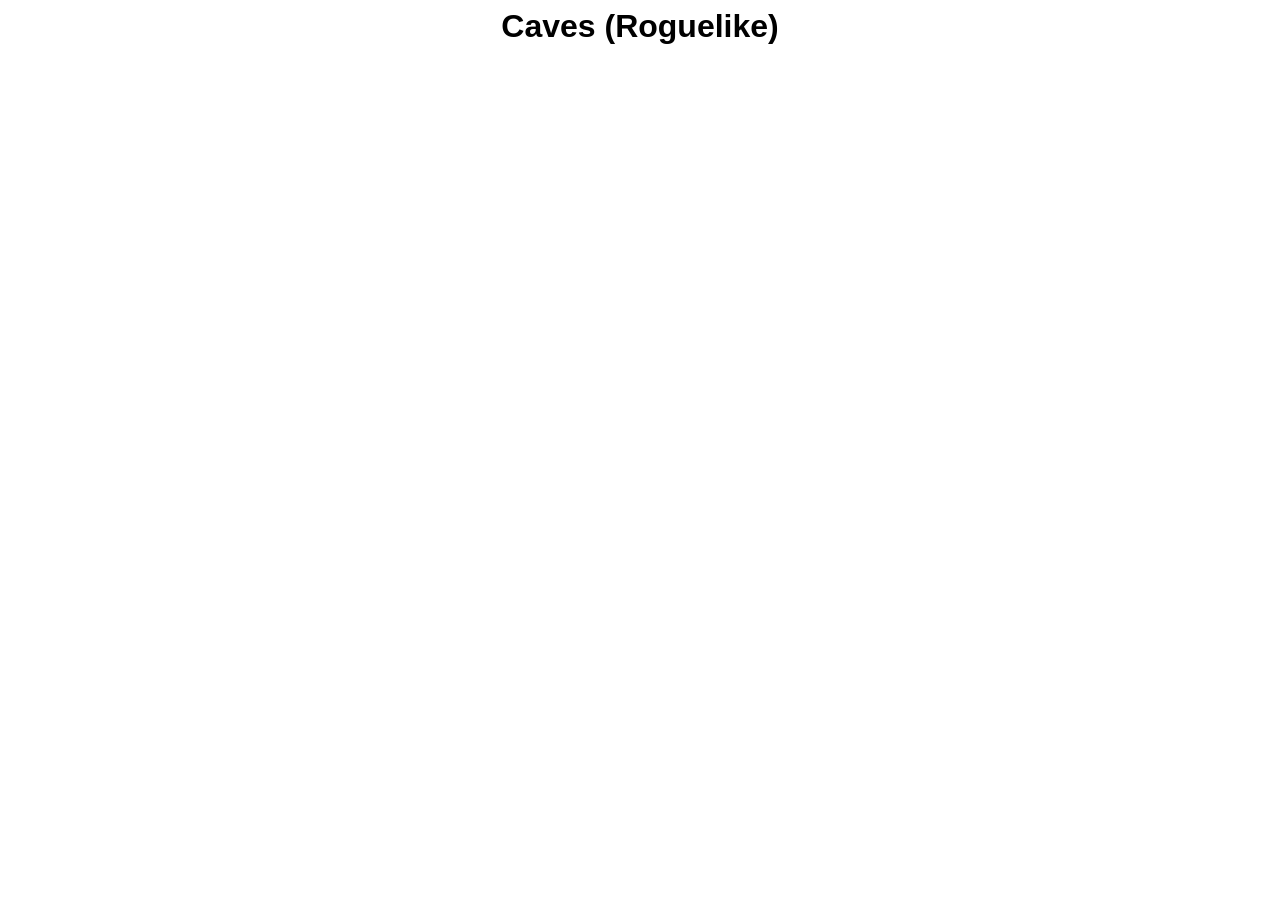
==== index.html @ 15e4aa89 "Add files via upload" ====
<html>

<head>
<meta http-equiv="Content-Type"
content="text/html; charset=iso-8859-1">
<title>Caves</title>
</head>

<body>

<p align="center"><font size="6" face="Arial"><strong>Caves
(Roguelike)</strong></font></p>
</body>
</html>
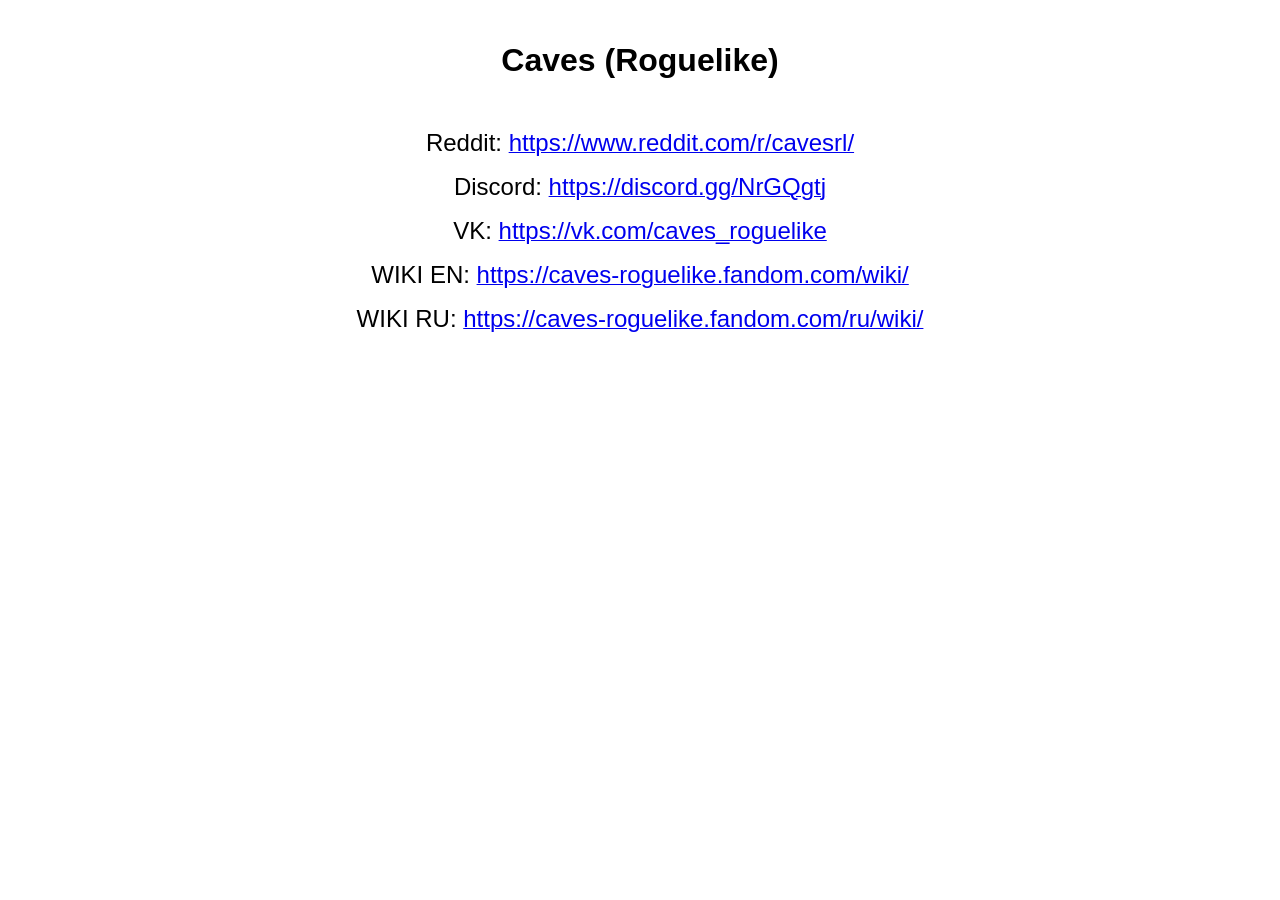
==== commit 806a9693: "Update index.html" ====
--- a/index.html
+++ b/index.html
@@ -8,7 +8,29 @@
 
 <body>
 
+<p align="center"><font size="6" face="Arial"><strong></strong></font>&nbsp;</p>
+
 <p align="center"><font size="6" face="Arial"><strong>Caves
 (Roguelike)</strong></font></p>
+
+<p align="center"><font size="6" face="Arial"><strong></strong></font>&nbsp;</p>
+
+<p align="center"><font size="5" face="Arial">Reddit: </font><a
+href="https://www.reddit.com/r/cavesrl/"><font size="5"
+face="Arial">https://www.reddit.com/r/cavesrl/</font></a></p>
+
+<p align="center"><font size="5" face="Arial">Discord: </font><a
+href="https://discord.gg/NrGQgtj"><font size="5" face="Arial">https://discord.gg/NrGQgtj</font></a></p>
+
+<p align="center"><font size="5" face="Arial">VK: </font><a
+href="https://vk.com/caves_roguelike"><font size="5" face="Arial">https://vk.com/caves_roguelike</font></a></p>
+
+<p align="center"><font size="5" face="Arial">WIKI EN: </font><a
+href="https://caves-roguelike.fandom.com/wiki/"><font size="5"
+face="Arial">https://caves-roguelike.fandom.com/wiki/</font></a></p>
+
+<p align="center"><font size="5" face="Arial">WIKI RU: </font><a
+href="https://caves-roguelike.fandom.com/ru/wiki/"><font size="5"
+face="Arial">https://caves-roguelike.fandom.com/ru/wiki/</font></a></p>
 </body>
 </html>
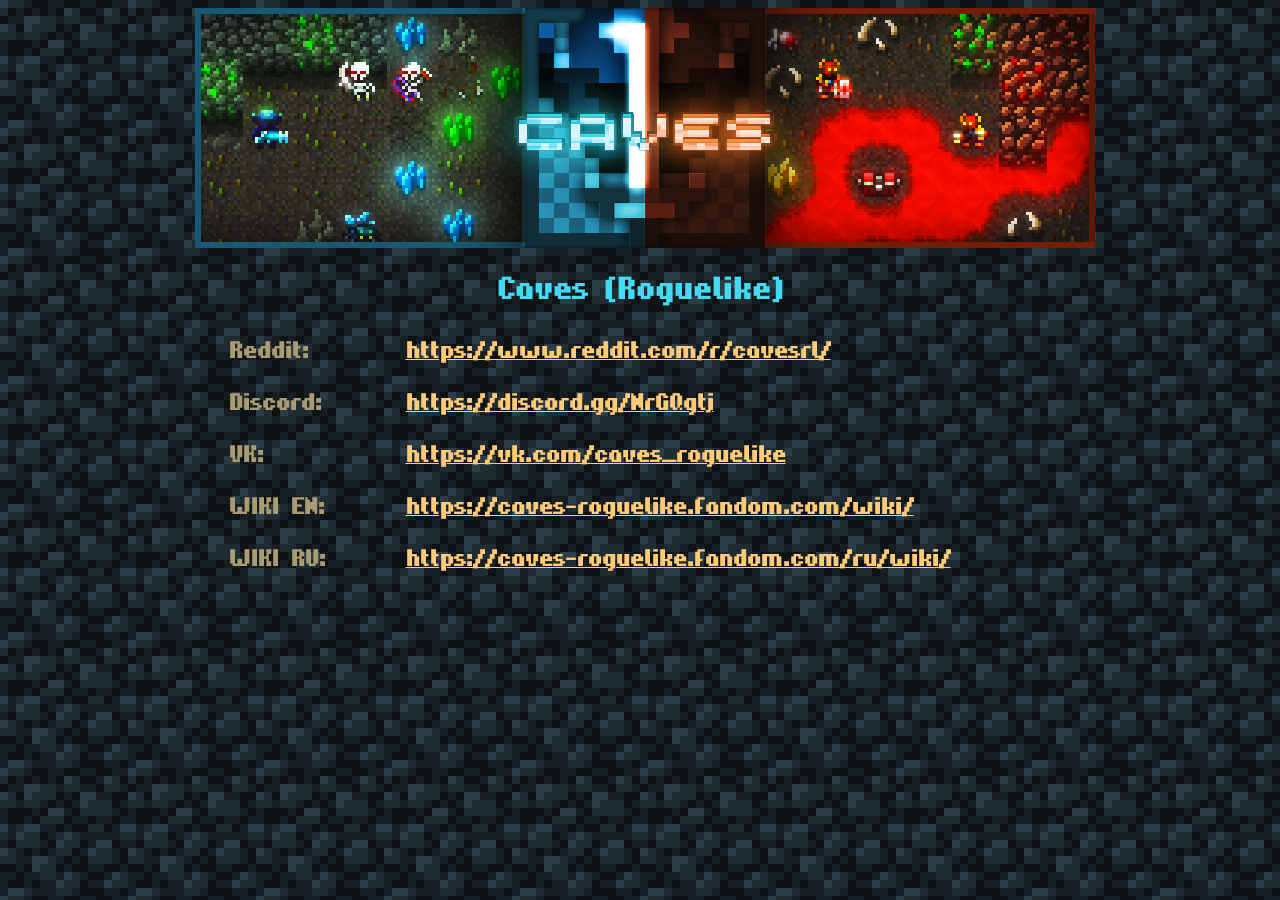
==== commit d9884c25: "Add files via upload" ====
--- a/index.html
+++ b/index.html
@@ -4,33 +4,52 @@
 <meta http-equiv="Content-Type"
 content="text/html; charset=iso-8859-1">
 <title>Caves</title>
+<style type="text/css">
+@import url("font5_1/stylesheet.css");
+body,td,th {
+	font-family: "font5 1";
+}
+</style>
 </head>
 
-<body>
+<body bgcolor="#1F304B" background="tile1.png" text="#AB9B70" link="#FFCB76" vlink="#318BB7" alink="#637740">
 
-<p align="center"><font size="6" face="Arial"><strong></strong></font>&nbsp;</p>
+<p align="center"><font size="6" ><strong></strong></font>&nbsp;<img src="title_caves.png" width="900" height="240" alt=""/></p>
 
-<p align="center"><font size="6" face="Arial"><strong>Caves
-(Roguelike)</strong></font></p>
-
-<p align="center"><font size="6" face="Arial"><strong></strong></font>&nbsp;</p>
-
-<p align="center"><font size="5" face="Arial">Reddit: </font><a
+<p align="center"><font size="6" color=#43DBF4>Caves
+(Roguelike)</font></p>
+<table width="829" border="0" align="center">
+  <tbody>
+    <tr>
+      <td width="173" height="50"><font size="5" align="center" >Reddit:</font></td>
+      <td width="646"><a
 href="https://www.reddit.com/r/cavesrl/"><font size="5"
-face="Arial">https://www.reddit.com/r/cavesrl/</font></a></p>
-
-<p align="center"><font size="5" face="Arial">Discord: </font><a
-href="https://discord.gg/NrGQgtj"><font size="5" face="Arial">https://discord.gg/NrGQgtj</font></a></p>
-
-<p align="center"><font size="5" face="Arial">VK: </font><a
-href="https://vk.com/caves_roguelike"><font size="5" face="Arial">https://vk.com/caves_roguelike</font></a></p>
-
-<p align="center"><font size="5" face="Arial">WIKI EN: </font><a
+>https://www.reddit.com/r/cavesrl/</font></a></td>
+    </tr>
+    <tr>
+      <td height="50"><font size="5" align="center" >Discord:</font></td>
+      <td><a
+href="https://discord.gg/NrGQgtj"><font size="5" >https://discord.gg/NrGQgtj</font></a></td>
+    </tr>
+    <tr>
+      <td height="50"><font size="5" align="center">VK:</font></td>
+      <td><a
+href="https://vk.com/caves_roguelike"><font size="5" >https://vk.com/caves_roguelike</font></a></td>
+    </tr>
+    <tr>
+      <td height="50"><font size="5" align="center" >WIKI EN:</font></td>
+      <td><a
 href="https://caves-roguelike.fandom.com/wiki/"><font size="5"
-face="Arial">https://caves-roguelike.fandom.com/wiki/</font></a></p>
-
-<p align="center"><font size="5" face="Arial">WIKI RU: </font><a
+>https://caves-roguelike.fandom.com/wiki/</font></a></td>
+    </tr>
+    <tr>
+      <td height="50"><font size="5" align="center" >WIKI RU:</font></td>
+      <td><a
 href="https://caves-roguelike.fandom.com/ru/wiki/"><font size="5"
-face="Arial">https://caves-roguelike.fandom.com/ru/wiki/</font></a></p>
+>https://caves-roguelike.fandom.com/ru/wiki/</font></a></td>
+    </tr>
+  </tbody>
+</table>
+<p>&nbsp;</p>
 </body>
 </html>
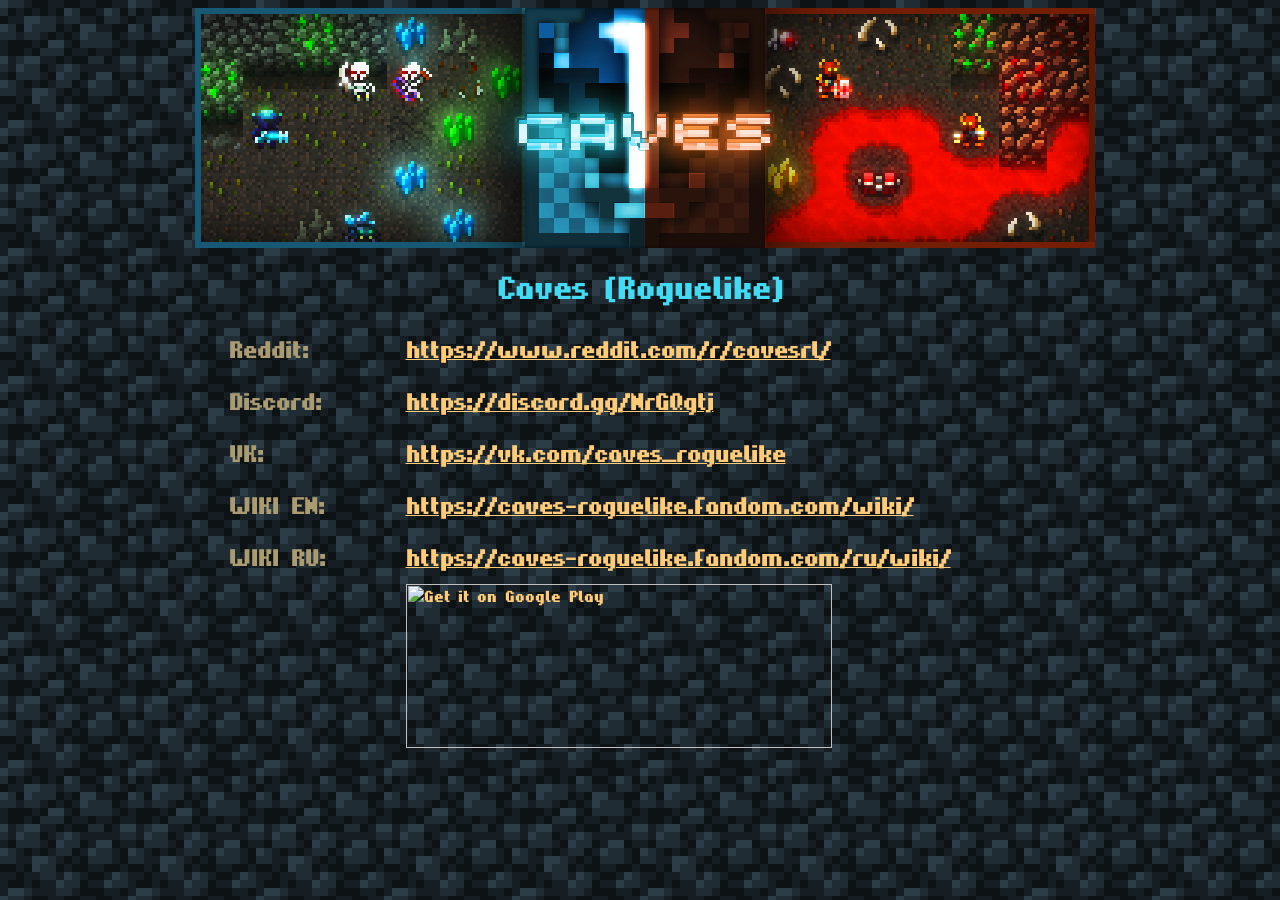
==== commit c1822f8c: "Add files via upload" ====
--- a/index.html
+++ b/index.html
@@ -1,23 +1,20 @@
 <html>
-
 <head>
 <meta http-equiv="Content-Type"
 content="text/html; charset=iso-8859-1">
 <title>Caves</title>
 <style type="text/css">
 @import url("font5_1/stylesheet.css");
-body,td,th {
+body, td, th {
 	font-family: "font5 1";
 }
 </style>
 </head>
 
 <body bgcolor="#1F304B" background="tile1.png" text="#AB9B70" link="#FFCB76" vlink="#318BB7" alink="#637740">
-
 <p align="center"><font size="6" ><strong></strong></font>&nbsp;<img src="title_caves.png" width="900" height="240" alt=""/></p>
-
 <p align="center"><font size="6" color=#43DBF4>Caves
-(Roguelike)</font></p>
+  (Roguelike)</font></p>
 <table width="829" border="0" align="center">
   <tbody>
     <tr>
@@ -48,6 +45,10 @@
 href="https://caves-roguelike.fandom.com/ru/wiki/"><font size="5"
 >https://caves-roguelike.fandom.com/ru/wiki/</font></a></td>
     </tr>
+    <tr>
+      <td height="50"></td>
+      <td><a href='https://play.google.com/store/apps/details?id=thirty.six.dev.underworld&pcampaignid=pcampaignidMKT-Other-global-all-co-prtnr-py-PartBadge-Mar2515-1'><img src='https://play.google.com/intl/en_us/badges/static/images/badges/en_badge_web_generic.png' alt='Get it on Google Play' width="426" height="164"/></a></td>
+    </tr>
   </tbody>
 </table>
 <p>&nbsp;</p>
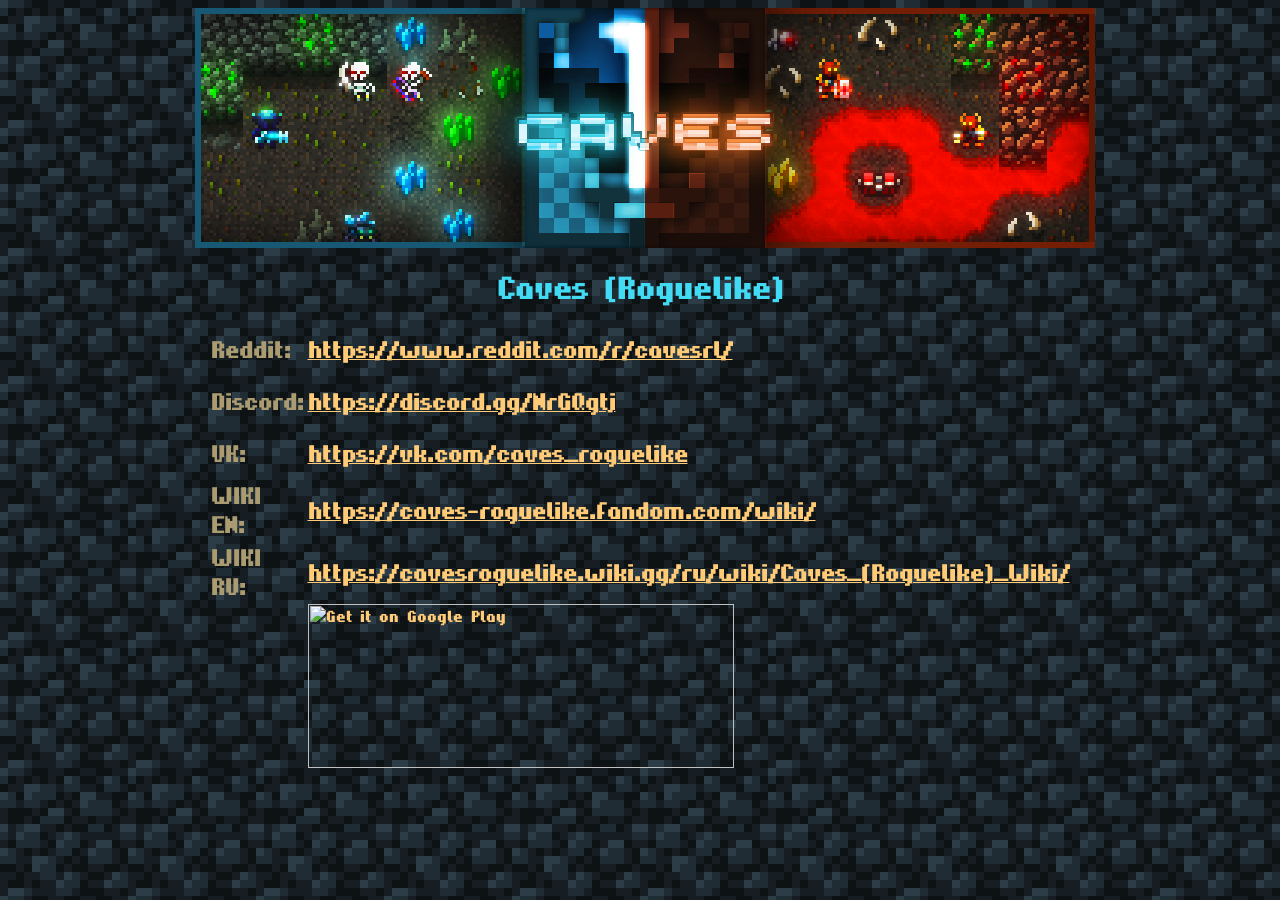
==== commit 3a95b718: "Update index.html" ====
--- a/index.html
+++ b/index.html
@@ -3,6 +3,7 @@
 <meta http-equiv="Content-Type"
 content="text/html; charset=iso-8859-1">
 <title>Caves</title>
+<link rel="icon" href="/favicon.ico" type="image/x-icon">
 <style type="text/css">
 @import url("font5_1/stylesheet.css");
 body, td, th {
@@ -42,8 +43,8 @@
     <tr>
       <td height="50"><font size="5" align="center" >WIKI RU:</font></td>
       <td><a
-href="https://caves-roguelike.fandom.com/ru/wiki/"><font size="5"
->https://caves-roguelike.fandom.com/ru/wiki/</font></a></td>
+href="https://cavesroguelike.wiki.gg/ru/wiki/Caves_(Roguelike)_Wiki/"><font size="5"
+>https://cavesroguelike.wiki.gg/ru/wiki/Caves_(Roguelike)_Wiki/</font></a></td>
     </tr>
     <tr>
       <td height="50"></td>
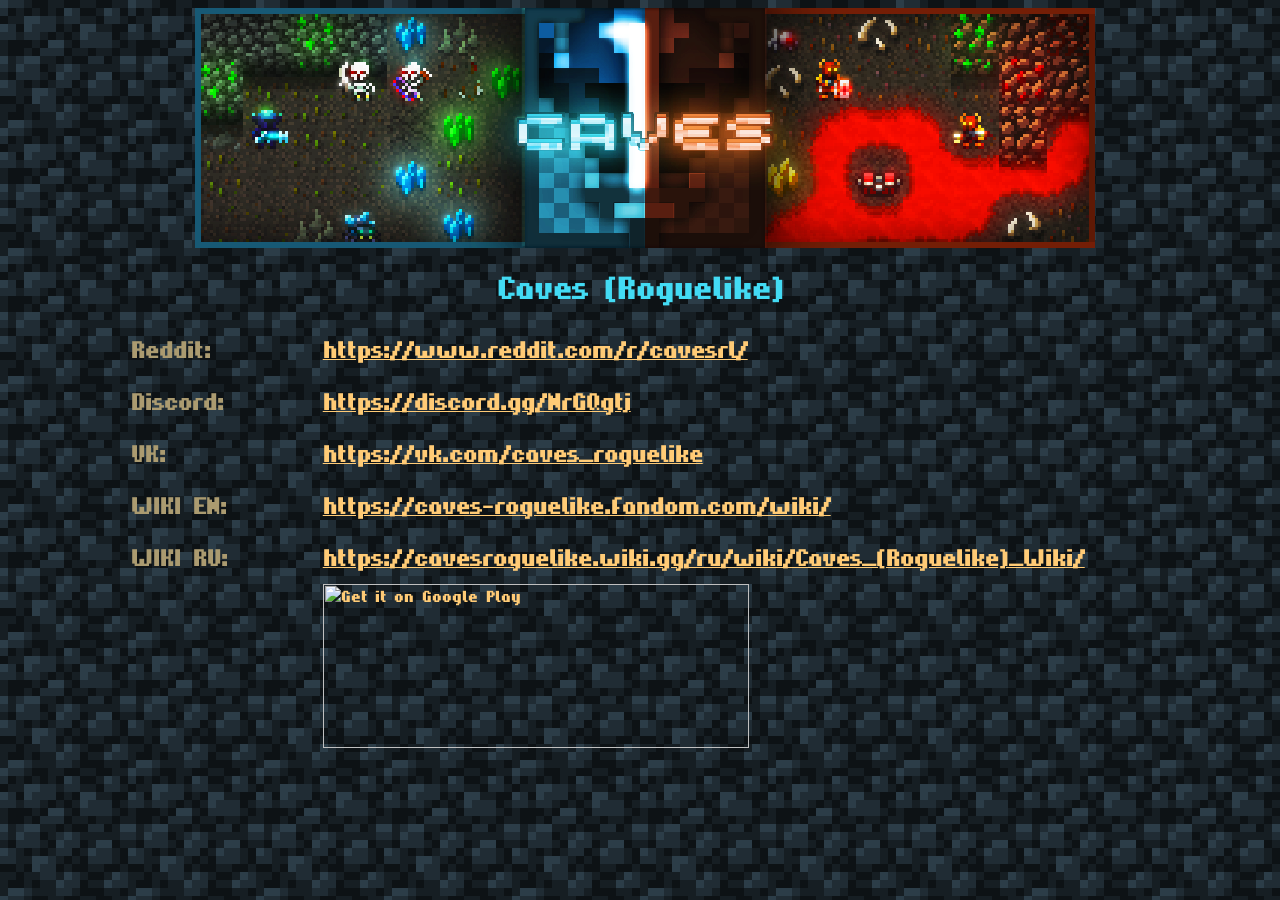
==== commit 2eca4f38: "Update index.html" ====
--- a/index.html
+++ b/index.html
@@ -16,7 +16,7 @@
 <p align="center"><font size="6" ><strong></strong></font>&nbsp;<img src="title_caves.png" width="900" height="240" alt=""/></p>
 <p align="center"><font size="6" color=#43DBF4>Caves
   (Roguelike)</font></p>
-<table width="829" border="0" align="center">
+<table width="1024" border="0" align="center">
   <tbody>
     <tr>
       <td width="173" height="50"><font size="5" align="center" >Reddit:</font></td>
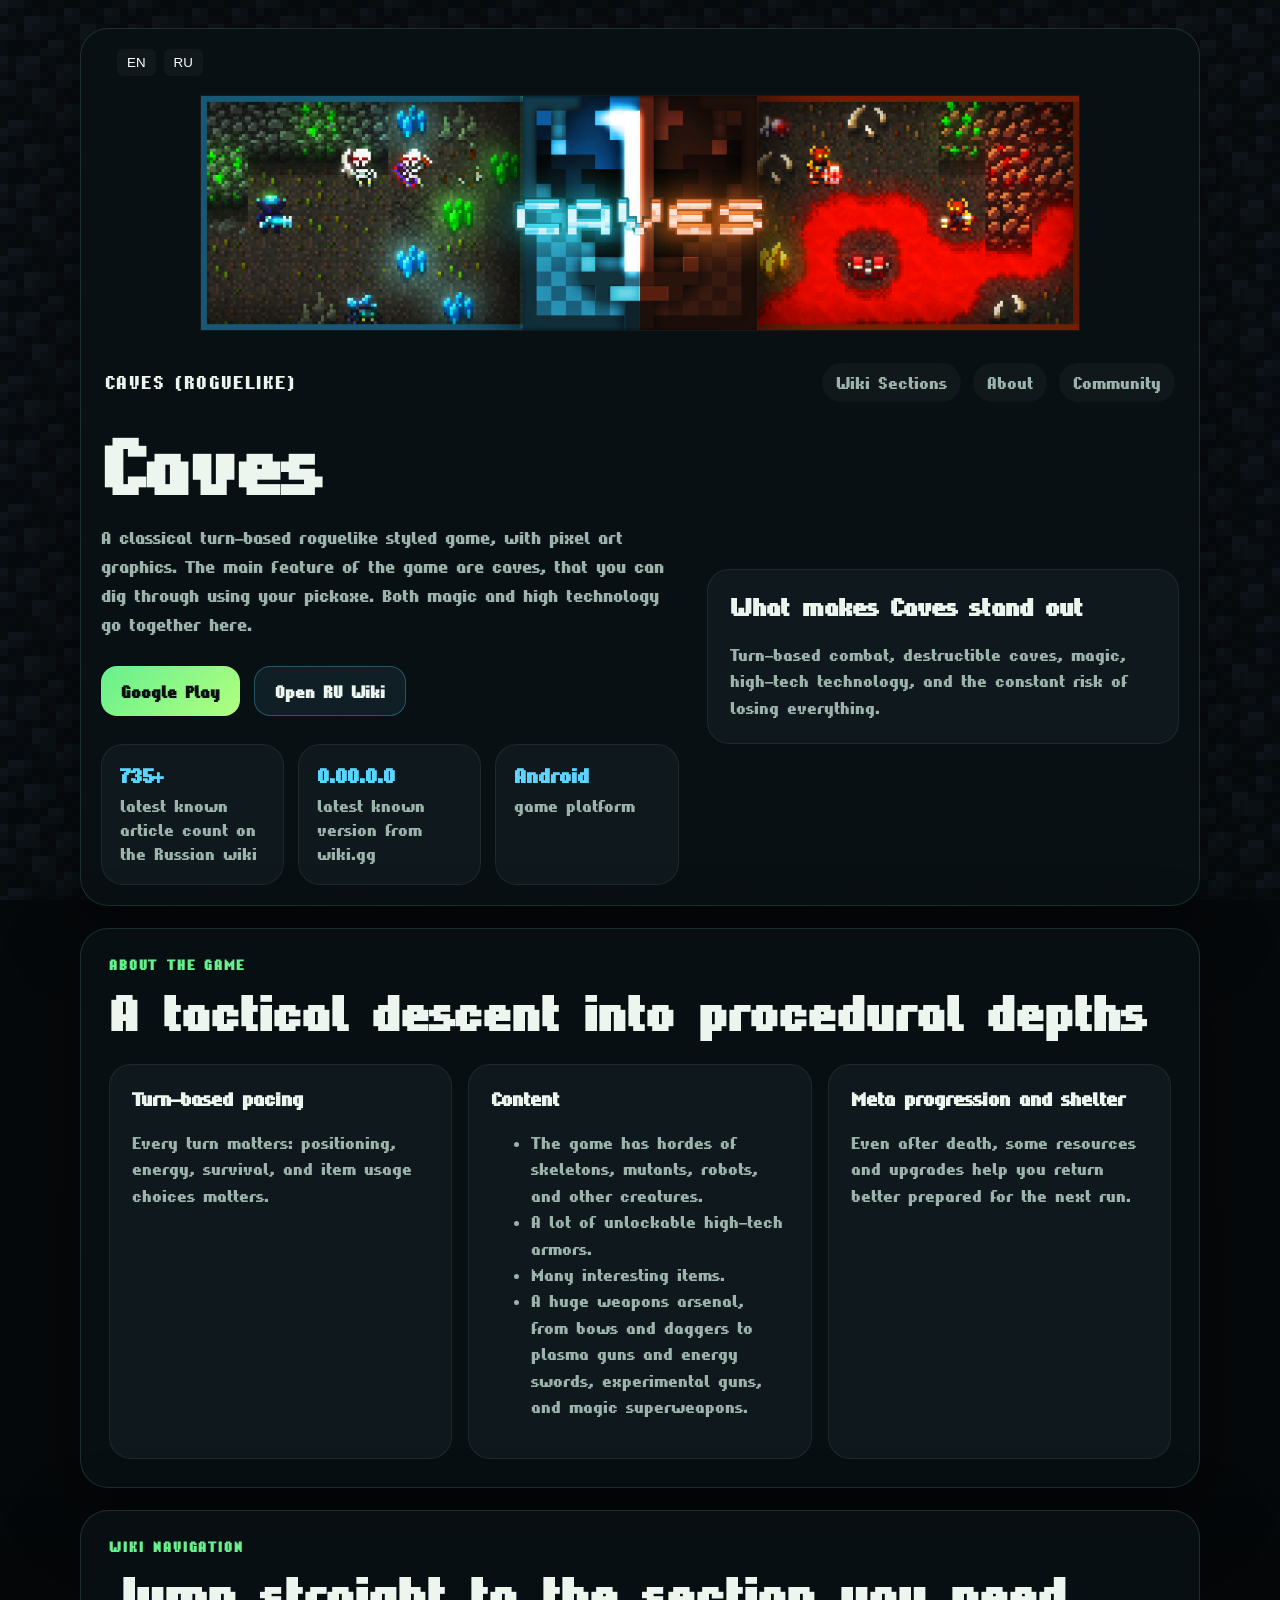
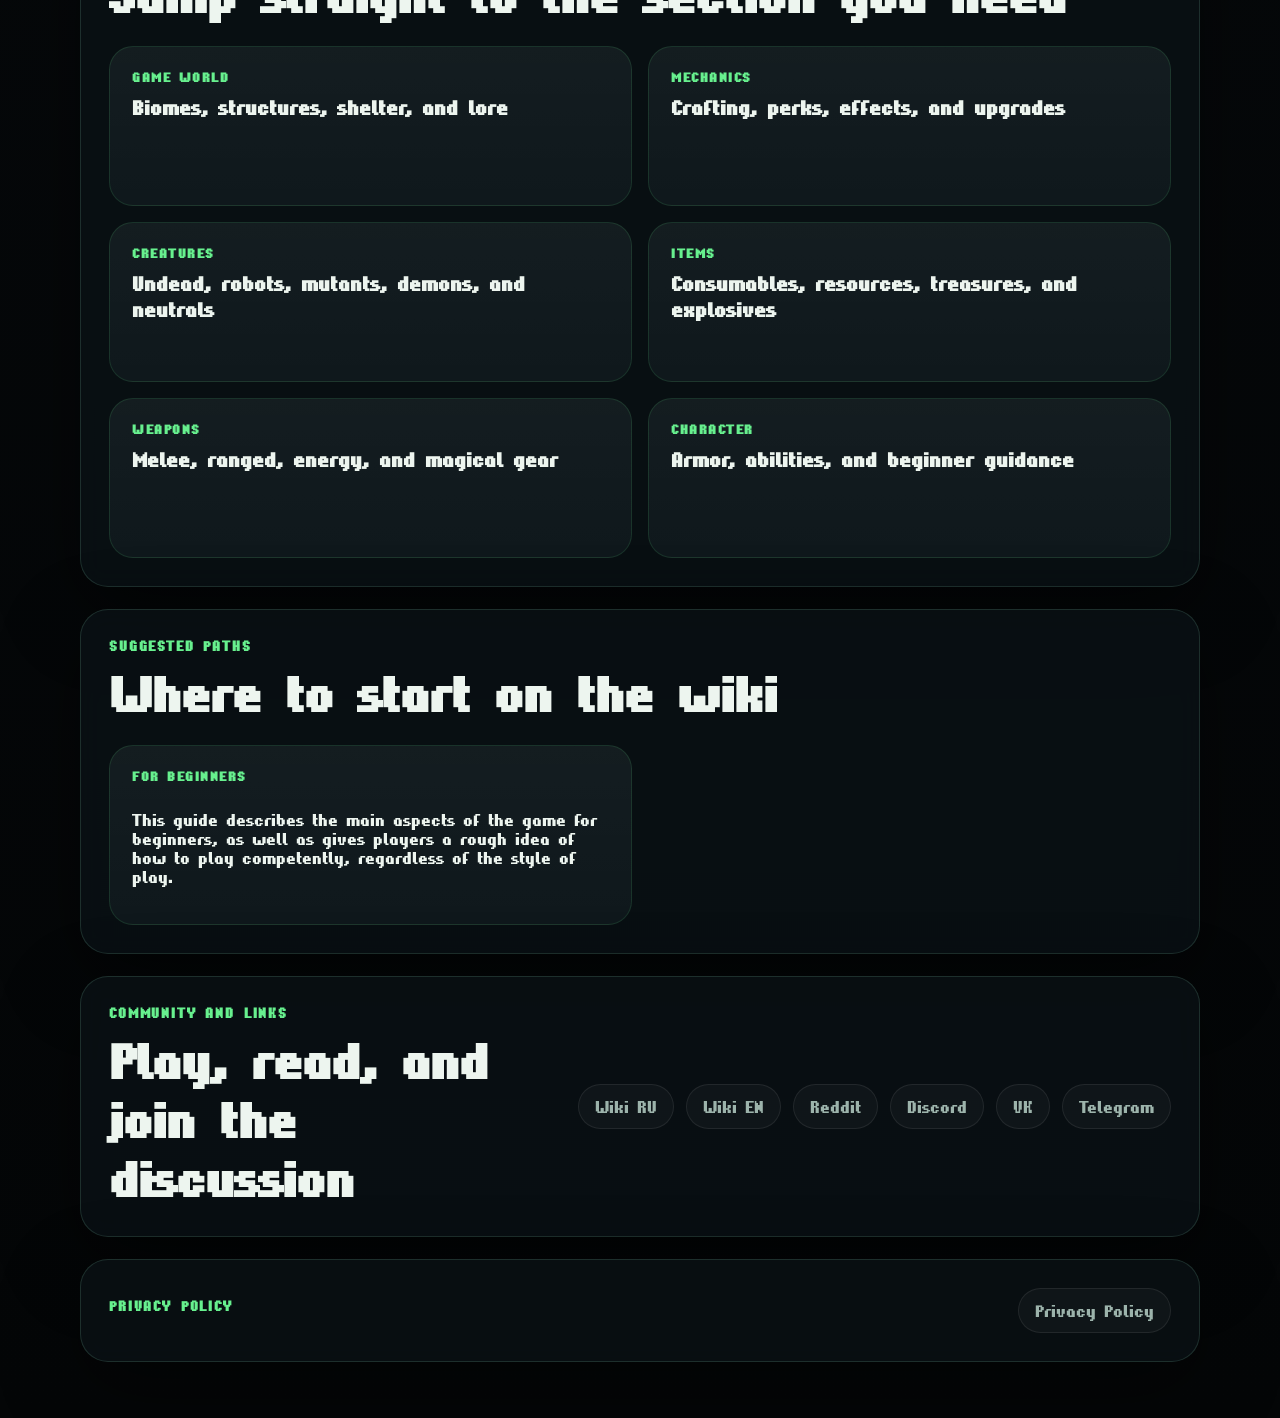
==== commit a0b5e269: "Update index.html" ====
--- a/index.html
+++ b/index.html
@@ -1,57 +1,339 @@
-<html>
-<head>
-<meta http-equiv="Content-Type"
-content="text/html; charset=iso-8859-1">
-<title>Caves</title>
-<link rel="icon" href="/favicon.ico" type="image/x-icon">
-<style type="text/css">
-@import url("font5_1/stylesheet.css");
-body, td, th {
-	font-family: "font5 1";
-}
-</style>
-</head>
-
-<body bgcolor="#1F304B" background="tile1.png" text="#AB9B70" link="#FFCB76" vlink="#318BB7" alink="#637740">
-<p align="center"><font size="6" ><strong></strong></font>&nbsp;<img src="title_caves.png" width="900" height="240" alt=""/></p>
-<p align="center"><font size="6" color=#43DBF4>Caves
-  (Roguelike)</font></p>
-<table width="1024" border="0" align="center">
-  <tbody>
-    <tr>
-      <td width="173" height="50"><font size="5" align="center" >Reddit:</font></td>
-      <td width="646"><a
-href="https://www.reddit.com/r/cavesrl/"><font size="5"
->https://www.reddit.com/r/cavesrl/</font></a></td>
-    </tr>
-    <tr>
-      <td height="50"><font size="5" align="center" >Discord:</font></td>
-      <td><a
-href="https://discord.gg/NrGQgtj"><font size="5" >https://discord.gg/NrGQgtj</font></a></td>
-    </tr>
-    <tr>
-      <td height="50"><font size="5" align="center">VK:</font></td>
-      <td><a
-href="https://vk.com/caves_roguelike"><font size="5" >https://vk.com/caves_roguelike</font></a></td>
-    </tr>
-    <tr>
-      <td height="50"><font size="5" align="center" >WIKI EN:</font></td>
-      <td><a
-href="https://caves-roguelike.fandom.com/wiki/"><font size="5"
->https://caves-roguelike.fandom.com/wiki/</font></a></td>
-    </tr>
-    <tr>
-      <td height="50"><font size="5" align="center" >WIKI RU:</font></td>
-      <td><a
-href="https://cavesroguelike.wiki.gg/ru/wiki/Caves_(Roguelike)_Wiki/"><font size="5"
->https://cavesroguelike.wiki.gg/ru/wiki/Caves_(Roguelike)_Wiki/</font></a></td>
-    </tr>
-    <tr>
-      <td height="50"></td>
-      <td><a href='https://play.google.com/store/apps/details?id=thirty.six.dev.underworld&pcampaignid=pcampaignidMKT-Other-global-all-co-prtnr-py-PartBadge-Mar2515-1'><img src='https://play.google.com/intl/en_us/badges/static/images/badges/en_badge_web_generic.png' alt='Get it on Google Play' width="426" height="164"/></a></td>
-    </tr>
-  </tbody>
-</table>
-<p>&nbsp;</p>
-</body>
-</html>
+<!DOCTYPE html>
+<html lang="en">
+  <head>
+    <meta charset="UTF-8" />
+    <meta name="viewport" content="width=device-width, initial-scale=1.0" />
+    <link rel="icon" type="image/jpg" href="logo.jpg">
+    <title>Caves Roguelike</title>
+    <meta
+      name="description"
+      content="Caves (Roguelike) website"
+    />
+    <link rel="stylesheet" href="./styles.css" />
+  </head>
+  <body>
+    <div class="page-shell">
+      <header class="hero">
+        <div class="language-switch">
+            <button onclick="setLanguage('en')">EN</button>
+            <button onclick="setLanguage('ru')">RU</button>
+        </div>
+        <br/>
+        <img
+          class="title-banner"
+          src="./title_caves.png"
+          alt="Caves logo and game artwork"
+        />
+
+        <nav class="topbar">
+          <a class="brand" href="index.html">Caves (Roguelike)</a>
+          <div class="topbar-links">
+            <a href="#explore">Wiki Sections</a>
+            <a href="#about">About</a>
+            <a href="#community">Community</a>
+          </div>
+
+          
+        </nav>
+
+        <div class="hero-content" id="top">
+          <div class="hero-copy">
+            <h1>Caves</h1>
+            <p class="hero-text">
+              A classical turn-based roguelike styled game, with pixel art graphics. 
+              The main feature of the game are caves, that you can dig through using your pickaxe. 
+              Both magic and high technology go together here.
+            </p>
+
+            <div class="hero-actions">
+              <a
+                class="button button-primary"
+                href="https://play.google.com/store/apps/details?id=thirty.six.dev.underworld"
+                target="_blank"
+                rel="noreferrer"
+              >
+                Google Play
+              </a>
+              <a
+                class="button button-secondary"
+                href="https://cavesroguelike.wiki.gg/ru/wiki/Caves_(Roguelike)_Wiki"
+                target="_blank"
+                rel="noreferrer"
+              >
+                Open RU Wiki
+              </a>
+            </div>
+
+            <ul class="stats">
+              <li>
+                <strong id="wiki-article-count">735+</strong>
+                <span id="wiki-article-label">latest known article count on the Russian wiki</span>
+              </li>
+              <li>
+                <strong id="wiki-version">0.00.0.0</strong>
+                <span id="wiki-version-label">build</span>
+              </li>
+              <li>
+                <strong>Android</strong>
+                <span>game platform</span>
+              </li>
+            </ul>
+          </div>
+
+          <div class="hero-panel">
+            <div class="feature-card">
+              <h2>What makes Caves stand out</h2>
+              <p>
+                Turn-based combat, destructible caves, magic, high-tech technology,
+                and the constant risk of losing everything.
+              </p>
+            </div>
+          </div>
+        </div>
+      </header>
+
+      <main>
+        <section class="section intro-band" id="about">
+          <div class="section-heading">
+            <p class="section-kicker">About the game</p>
+            <h2>A tactical descent into procedural depths</h2>
+          </div>
+          <div class="intro-grid">
+            <article class="info-card">
+              <h3>Turn-based pacing</h3>
+              <p>
+                Every turn matters: positioning, energy, survival, and item usage
+                choices matters.
+              </p>
+            </article>
+            <article class="info-card">
+              <h3>Content</h3>
+              <p>
+                  <ul>
+                    <li>The game has hordes of skeletons, mutants, robots, and other creatures.</li>
+                    <li>A lot of unlockable high-tech armors.</li>
+                    <li>Many interesting items.</li>
+                    <li>A huge weapons arsenal, from bows and daggers to plasma guns and energy swords, experimental guns, and magic superweapons.</li>
+                  </ul>
+              </p>
+            </article>
+            <article class="info-card">
+              <h3>Meta progression and shelter</h3>
+              <p>
+                Even after death, some resources and upgrades help you return
+                better prepared for the next run.
+              </p>
+            </article>
+          </div>
+        </section>
+
+        <section class="section" id="explore">
+          <div class="section-heading">
+            <p class="section-kicker">Wiki navigation</p>
+            <h2>Jump straight to the section you need</h2>
+          </div>
+
+          <div class="category-grid">
+            <a
+              class="category-card"
+              href="https://cavesroguelike.wiki.gg/ru/wiki/%D0%9A%D0%B0%D1%82%D0%B5%D0%B3%D0%BE%D1%80%D0%B8%D1%8F:%D0%98%D0%B3%D1%80%D0%BE%D0%B2%D0%BE%D0%B9_%D0%BC%D0%B8%D1%80"
+              target="_blank"
+              rel="noreferrer"
+            >
+              <span class="category-label">Game World</span>
+              <strong>Biomes, structures, shelter, and lore</strong>
+            </a>
+            <a
+              class="category-card"
+              href="https://cavesroguelike.wiki.gg/ru/wiki/%D0%98%D0%B3%D1%80%D0%BE%D0%B2%D1%8B%D0%B5_%D0%BC%D0%B5%D1%85%D0%B0%D0%BD%D0%B8%D0%BA%D0%B8"
+              target="_blank"
+              rel="noreferrer"
+            >
+              <span class="category-label">Mechanics</span>
+              <strong>Crafting, perks, effects, and upgrades</strong>
+            </a>
+            <a
+              class="category-card"
+              href="https://cavesroguelike.wiki.gg/ru/wiki/%D0%9A%D0%B0%D1%82%D0%B5%D0%B3%D0%BE%D1%80%D0%B8%D1%8F:%D0%9F%D1%80%D0%BE%D1%82%D0%B8%D0%B2%D0%BD%D0%B8%D0%BA%D0%B8"
+              target="_blank"
+              rel="noreferrer"
+            >
+              <span class="category-label">Creatures</span>
+              <strong>Undead, robots, mutants, demons, and neutrals</strong>
+            </a>
+            <a
+              class="category-card"
+              href="https://cavesroguelike.wiki.gg/ru/wiki/%D0%9A%D0%B0%D1%82%D0%B5%D0%B3%D0%BE%D1%80%D0%B8%D1%8F:%D0%A0%D0%B0%D1%81%D1%85%D0%BE%D0%B4%D0%BD%D0%B8%D0%BA%D0%B8"
+              target="_blank"
+              rel="noreferrer"
+            >
+              <span class="category-label">Items</span>
+              <strong>Consumables, resources, treasures, and explosives</strong>
+            </a>
+            <a
+              class="category-card"
+              href="https://cavesroguelike.wiki.gg/ru/wiki/%D0%9A%D0%B0%D1%82%D0%B5%D0%B3%D0%BE%D1%80%D0%B8%D1%8F:%D0%9E%D1%80%D1%83%D0%B6%D0%B8%D0%B5"
+              target="_blank"
+              rel="noreferrer"
+            >
+              <span class="category-label">Weapons</span>
+              <strong>Melee, ranged, energy, and magical gear</strong>
+            </a>
+            <a
+              class="category-card"
+              href="https://cavesroguelike.wiki.gg/ru/wiki/%D0%9A%D0%B0%D1%82%D0%B5%D0%B3%D0%BE%D1%80%D0%B8%D1%8F:%D0%9F%D0%B5%D1%80%D1%81%D0%BE%D0%BD%D0%B0%D0%B6"
+              target="_blank"
+              rel="noreferrer"
+            >
+              <span class="category-label">Character</span>
+              <strong>Armor, abilities, and beginner guidance</strong>
+            </a>
+          </div>
+        </section>
+
+        <section class="section biome-strip">
+          <div class="section-heading">
+            <p class="section-kicker">Suggested paths</p>
+            <h2>Where to start on the wiki</h2>
+          </div>
+          <div class="category-grid">
+            <a
+              class="category-card"
+              href="https://cavesroguelike.wiki.gg/ru/wiki/%D0%9F%D0%BE%D1%81%D0%BE%D0%B1%D0%B8%D0%B5_%D0%B4%D0%BB%D1%8F_%D0%BD%D0%B0%D1%87%D0%B8%D0%BD%D0%B0%D1%8E%D1%89%D0%B8%D1%85"
+              target="_blank"
+              rel="noreferrer"
+            >
+              <span class="category-label">For beginners</span>
+              <p>This guide describes the main aspects of the game for beginners, as well as gives players a rough idea of how to play competently, regardless of the style of play.</p>
+            </a>  
+          </div>
+        </section>
+      </main>
+
+      <footer class="footer" id="community">
+        <div>
+          <p class="section-kicker">Community and links</p>
+          <h2>Play, read, and join the discussion</h2>
+        </div>
+
+        <div class="footer-links">
+          <a href="https://cavesroguelike.wiki.gg/ru/" target="_blank" rel="noreferrer">Wiki RU</a>
+          <a href="https://cavesroguelike.wiki.gg/" target="_blank" rel="noreferrer">Wiki EN</a>
+          <a href="https://www.reddit.com/r/cavesrl/" target="_blank" rel="noreferrer">Reddit</a>
+          <a href="https://discord.gg/NrGQgtj" target="_blank" rel="noreferrer">Discord</a>
+          <a href="https://vk.com/caves_roguelike" target="_blank" rel="noreferrer">VK</a>
+          <a href="https://t.me/Caves_RL" target="_blank" rel="noreferrer">Telegram</a>
+        </div>
+      </footer>
+
+      <footer class="footer" id="policy">
+        <div>
+          <p class="section-kicker">Privacy Policy</p>
+        </div>
+
+        <div class="footer-links">
+          <a href="privacy.html" target="_blank" rel="noreferrer">Privacy Policy</a>
+        </div>
+      </footer>
+    </div>
+
+    <script>
+      const articleCountValue = document.getElementById("wiki-article-count");
+      const articleCountLabel = document.getElementById("wiki-article-label");
+      const versionValue = document.getElementById("wiki-version");
+      const versionLabel = document.getElementById("wiki-version-label");
+
+      async function loadWikiArticleCount() {
+        const apiUrl =
+          "https://cavesroguelike.wiki.gg/ru/api.php?action=parse&page=Caves_(Roguelike)_Wiki&prop=text&formatversion=2&format=json&origin=*";
+
+        try {
+          const response = await fetch(apiUrl);
+
+          if (!response.ok) {
+            throw new Error("Article count request failed");
+          }
+
+          const data = await response.json();
+          const html = data?.parse?.text;
+
+          if (!html) {
+            throw new Error("Article count payload missing");
+          }
+
+          const doc = new DOMParser().parseFromString(html, "text/html");
+          const text = doc.body.textContent || "";
+          const match = text.match(
+            /На данный момент создано\s+([0-9]+)\s+стат(?:ья|ей)/i
+          );
+
+          if (!match) {
+            throw new Error("Russian article count not found");
+          }
+
+          const articleCount = match[1].trim();
+
+          articleCountValue.textContent = `${articleCount}+`;
+          articleCountLabel.textContent = "live article count on the Russian wiki";
+        } catch (error) {
+          console.error("Could not load wiki article count.", error);
+          articleCountLabel.textContent =
+            "latest known article count on the Russian wiki";
+        }
+      }
+
+      async function loadWikiVersion() {
+        const apiUrl =
+          "https://cavesroguelike.wiki.gg/ru/api.php?action=parse&page=Caves_(Roguelike)_Wiki&prop=text&formatversion=2&format=json&origin=*";
+
+        try {
+          const response = await fetch(apiUrl);
+
+          if (!response.ok) {
+            throw new Error("Version request failed");
+          }
+
+          const data = await response.json();
+          const html = data?.parse?.text;
+
+          if (!html) {
+            throw new Error("Version payload missing");
+          }
+
+          const doc = new DOMParser().parseFromString(html, "text/html");
+          const text = doc.body.textContent || "";
+          const match = text.match(
+            /([0-9]+\.[0-9]+\.[0-9]+\.[0-9]+)\s*\((?:build|сборка)\s*([0-9]+)(?:\s*\/.*)?\)/i
+          );
+
+          if (!match) {
+            throw new Error("Version text not found");
+          }
+
+          const version = match[1].trim();
+          const build = match[2]?.replace(/\s+/g, " ").trim();
+
+          versionValue.textContent = version;
+          versionLabel.textContent = build
+            ? `build ${build}`
+            : "live from wiki.gg";
+        } catch (error) {
+          console.error("Could not load wiki version.", error);
+          versionLabel.textContent = "latest known version from wiki.gg";
+        }
+      }
+
+      loadWikiArticleCount();
+      loadWikiVersion();
+    </script>
+    <script>
+      function setLanguage(lang) {
+        if (lang === "ru") {
+          window.location.href = "index-ru.html";
+        } else {
+          window.location.href = "index.html";
+        }
+      }
+    </script>
+  </body>
+</html>
--- a/styles.css
+++ b/styles.css
@@ -0,0 +1,410 @@
+@font-face {
+  font-family: "CavesFont";
+  src: url("./font.otf") format("opentype");
+  font-display: swap;
+}
+
+:root {
+  --bg: #05080a;
+  --bg-soft: #0d1418;
+  --panel: rgba(10, 17, 21, 0.84);
+  --panel-strong: rgba(16, 25, 30, 0.96);
+  --border: rgba(140, 216, 187, 0.16);
+  --text: #edf5ef;
+  --muted: #9cb3ab;
+  --cyan: #5bd4ff;
+  --green: #67f08e;
+  --orange: #ff9c5d;
+  --lava: #ff5c38;
+  --shadow: 0 24px 80px rgba(0, 0, 0, 0.45);
+}
+
+* {
+  box-sizing: border-box;
+}
+
+html {
+  scroll-behavior: smooth;
+}
+
+body {
+  width: 90%;
+  margin-left: 5%;
+  margin-right: 5%;
+  min-height: 100vh;
+  font-family: "CavesFont", "Segoe UI", sans-serif;
+  color: var(--text);
+  background: linear-gradient(180deg, #070a0d 0%, #040607 100%);
+}
+
+body::before {
+  content: "";
+  position: fixed;
+  inset: 0;
+  background:
+    url("./tile1.png") repeat;
+  opacity: 0.25;
+  pointer-events: none;
+}
+
+a {
+  color: inherit;
+  text-decoration: none;
+}
+
+.page-shell {
+  width: min(1180px, calc(100% - 32px));
+  margin: 0 auto;
+  padding: 20px 0 48px;
+}
+
+.hero,
+.section,
+.footer {
+  position: relative;
+  overflow: hidden;
+  border: 1px solid var(--border);
+  border-radius: 28px;
+  background: var(--panel);
+  backdrop-filter: blur(12px);
+  box-shadow: var(--shadow);
+}
+
+.hero {
+  padding: 20px;
+}
+
+.title-banner {
+  display: block;
+  width: min(100%, 880px);
+  margin: 0 auto 24px;
+  border: 1px solid rgba(255, 255, 255, 0.08);
+  background: #030506;
+}
+
+.topbar {
+  display: flex;
+  align-items: center;
+  justify-content: space-between;
+  gap: 20px;
+  padding: 8px 4px 26px;
+}
+
+.language-switch {
+  display: flex;
+  gap: 8px;
+  margin-left: 16px;
+}
+
+.language-switch button {
+  background: rgb(255, 255, 255, 0.03);
+  color: white;
+  padding: 6px 10px;
+  border-radius: 6px;
+  border: #030506;
+  cursor: pointer;
+}
+
+.language-switch button:hover {
+  transform: translateY(-2px);
+}
+
+.brand,
+.hero h1,
+.section-heading h2,
+.footer h2 {
+  font-family: "CavesFont", "Trebuchet MS", sans-serif;
+}
+
+.brand {
+  font-size: 1.1rem;
+  letter-spacing: 0.08em;
+  text-transform: uppercase;
+}
+
+.topbar-links {
+  display: flex;
+  flex-wrap: wrap;
+  gap: 12px;
+}
+
+.topbar-links a {
+  padding: 10px 14px;
+  border-radius: 999px;
+  color: var(--muted);
+  background: rgba(255, 255, 255, 0.03);
+  transition: 180ms ease;
+}
+
+.topbar-links a:hover,
+.footer-links a:hover,
+.category-card:hover,
+.button:hover {
+  transform: translateY(-2px);
+}
+
+.hero-content {
+  display: grid;
+  grid-template-columns: 1.1fr 0.9fr;
+  gap: 28px;
+  align-items: center;
+}
+
+.eyebrow,
+.section-kicker {
+  margin: 0 0 10px;
+  color: var(--green);
+  font-size: 0.82rem;
+  font-weight: 700;
+  letter-spacing: 0.14em;
+  text-transform: uppercase;
+}
+
+.hero h1 {
+  margin: 0;
+  font-size: clamp(2.8rem, 6vw, 5.3rem);
+  line-height: 0.95;
+  max-width: 10ch;
+}
+
+.hero-text {
+  max-width: 58ch;
+  margin: 22px 0 0;
+  color: var(--muted);
+  font-size: 1.06rem;
+  line-height: 1.7;
+}
+
+.hero-actions {
+  display: flex;
+  flex-wrap: wrap;
+  gap: 14px;
+  margin-top: 28px;
+}
+
+.button {
+  display: inline-flex;
+  align-items: center;
+  justify-content: center;
+  min-height: 50px;
+  padding: 0 20px;
+  border-radius: 16px;
+  font-weight: 700;
+  transition: 180ms ease;
+}
+
+.button-primary {
+  color: #081012;
+  background: linear-gradient(135deg, var(--green), #b1ff7f);
+}
+
+.button-secondary {
+  border: 1px solid rgba(91, 212, 255, 0.3);
+  background: rgba(91, 212, 255, 0.08);
+}
+
+.stats {
+  display: grid;
+  grid-template-columns: repeat(3, minmax(0, 1fr));
+  gap: 14px;
+  margin: 28px 0 0;
+  padding: 0;
+  list-style: none;
+}
+
+.stats li,
+.info-card,
+.feature-card,
+.highlight-card,
+.path-card {
+  border: 1px solid rgba(255, 255, 255, 0.07);
+  border-radius: 22px;
+  background: var(--panel-strong);
+}
+
+.stats li {
+  padding: 18px;
+}
+
+.stats strong {
+  display: block;
+  margin-bottom: 6px;
+  color: var(--cyan);
+  font-size: 1.25rem;
+}
+
+.stats span {
+  color: var(--muted);
+  line-height: 1.5;
+}
+
+.hero-panel {
+  display: grid;
+  gap: 18px;
+}
+
+.feature-card,
+.info-card,
+.highlight-card,
+.path-card {
+  padding: 22px;
+}
+
+.feature-card h2,
+.info-card h3,
+.highlight-card h3,
+.path-card h3 {
+  margin-top: 0;
+}
+
+.feature-card p,
+.feature-card li,
+.info-card p,
+.info-card li,
+.highlight-card p,
+.highlight-card li,
+.path-card p,
+.path-card li {
+  margin: 0;
+  color: var(--muted);
+  line-height: 1.65;
+}
+
+.section,
+.footer {
+  margin-top: 22px;
+  padding: 28px;
+}
+
+.section-heading {
+  margin-bottom: 22px;
+}
+
+.section-heading h2,
+.footer h2 {
+  margin: 0;
+  font-size: clamp(1.8rem, 4vw, 3rem);
+}
+
+.intro-grid,
+.highlight-layout,
+.path-grid {
+  display: grid;
+  grid-template-columns: repeat(3, minmax(0, 1fr));
+  gap: 16px;
+}
+
+.category-grid {
+  display: grid;
+  grid-template-columns: repeat(2, minmax(0, 1fr));
+  gap: 16px;
+}
+
+.category-card {
+  display: flex;
+  flex-direction: column;
+  gap: 10px;
+  min-height: 160px;
+  padding: 22px;
+  border: 1px solid rgba(103, 240, 142, 0.12);
+  border-radius: 24px;
+  background: linear-gradient(180deg, rgba(255, 255, 255, 0.02), transparent), var(--panel-strong);
+  transition: 180ms ease;
+}
+
+.category-card strong {
+  font-size: 1.2rem;
+  line-height: 1.35;
+}
+
+.category-label {
+  color: var(--green);
+  font-size: 0.8rem;
+  font-weight: 700;
+  letter-spacing: 0.12em;
+  text-transform: uppercase;
+}
+
+.biome-strip {
+  background: var(--panel);
+}
+
+.footer {
+  display: grid;
+  grid-template-columns: 1fr auto;
+  gap: 24px;
+  align-items: center;
+}
+
+.footer-links {
+  display: flex;
+  flex-wrap: wrap;
+  justify-content: flex-end;
+  gap: 12px;
+}
+
+.footer-links a {
+  padding: 12px 16px;
+  border: 1px solid rgba(255, 255, 255, 0.08);
+  border-radius: 999px;
+  color: var(--muted);
+  background: rgba(255, 255, 255, 0.03);
+  transition: 180ms ease;
+}
+
+@media (max-width: 980px) {
+  .hero-content,
+  .footer,
+  .category-grid,
+  .intro-grid,
+  .highlight-layout,
+  .path-grid {
+    grid-template-columns: 1fr;
+  }
+
+  .stats {
+    grid-template-columns: 1fr;
+  }
+
+  .footer-links {
+    justify-content: flex-start;
+  }
+}
+
+@media (max-width: 640px) {
+  .page-shell {
+    width: min(100% - 20px, 1180px);
+    padding-top: 10px;
+  }
+
+  .hero,
+  .section,
+  .footer {
+    border-radius: 22px;
+  }
+
+  .hero,
+  .section,
+  .footer {
+    padding: 18px;
+  }
+
+  .topbar {
+    flex-direction: column;
+    align-items: flex-start;
+    padding-bottom: 18px;
+  }
+
+  .topbar-links {
+    width: 100%;
+  }
+
+  .topbar-links a {
+    flex: 1 1 auto;
+    text-align: center;
+  }
+
+  .button {
+    width: 100%;
+  }
+}
